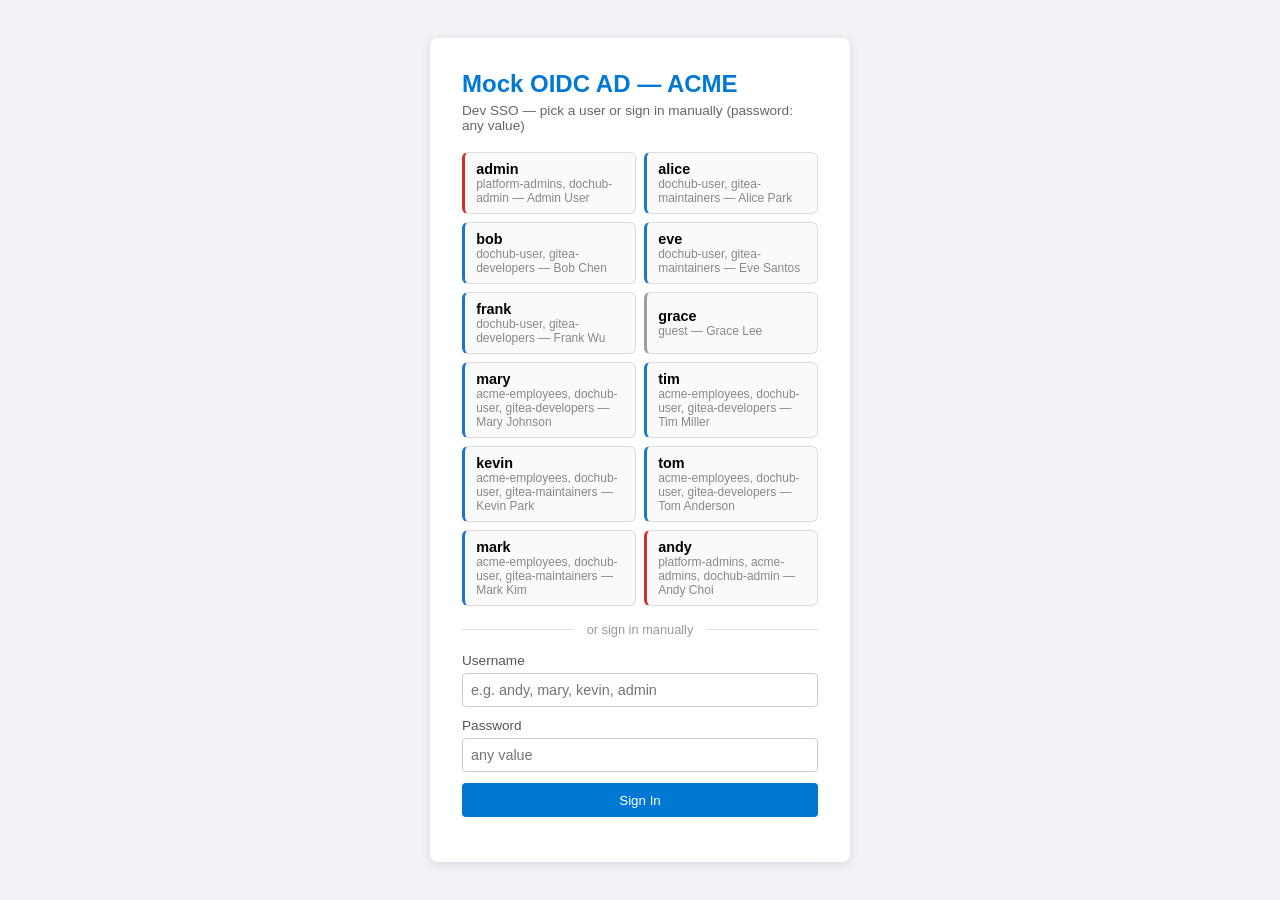
==== mock-oidc-login.html @ 778a59e5 "feat: shared dev OIDC provider (mock-oauth2-server 6.0.2) - Standalone mock Azure AD for local dev: " ====
<!DOCTYPE html>
<html lang="en">
<head>
<meta charset="UTF-8">
<meta name="viewport" content="width=device-width, initial-scale=1.0">
<title>Mock OIDC AD — ACME</title>
<style>
*{box-sizing:border-box;margin:0;padding:0}
body{font-family:-apple-system,BlinkMacSystemFont,'Segoe UI',sans-serif;background:#f0f2f5;display:flex;justify-content:center;align-items:center;min-height:100vh}
.c{background:#fff;border-radius:8px;box-shadow:0 2px 10px rgba(0,0,0,.1);padding:2rem;width:420px}
h2{color:#0078d4;margin-bottom:.3rem}
.sub{color:#666;font-size:.85rem;margin-bottom:1.2rem}
.g{display:grid;grid-template-columns:1fr 1fr;gap:.5rem;margin-bottom:1rem}
.b{padding:.5rem .7rem;border:1px solid #ddd;border-radius:6px;background:#fafafa;cursor:pointer;text-align:left}
.b:hover{background:#e8f0fe;border-color:#0078d4}
.b .n{font-weight:600;font-size:.9rem}
.b .r{font-size:.75rem;color:#888}
.a{border-left:3px solid #d32f2f}
.u{border-left:3px solid #1976d2}
.gs{border-left:3px solid #9e9e9e}
.d{display:flex;align-items:center;margin:1rem 0;color:#999;font-size:.8rem}
.d::before,.d::after{content:'';flex:1;border-top:1px solid #e0e0e0}
.d::before{margin-right:.8rem}.d::after{margin-left:.8rem}
label{display:block;font-size:.85rem;color:#555;margin-bottom:.3rem;font-weight:500}
input{width:100%;padding:.5rem;border:1px solid #ccc;border-radius:4px;font-size:.9rem;margin-bottom:.7rem}
.s{width:100%;padding:.6rem;background:#0078d4;color:#fff;border:none;border-radius:4px;cursor:pointer}
.lo{text-align:center;font-size:.8rem;color:#999;margin-top:.8rem}
.lo a{color:#0078d4;cursor:pointer}
</style>
</head>
<body>
<div class="c">
<h2>Mock OIDC AD — ACME</h2>
<p class="sub">Dev SSO — pick a user or sign in manually (password: any value)</p>
<div class="g" id="btns"></div>
<div class="d">or sign in manually</div>
<form method="post" id="f">
<label>Username</label>
<input id="u" name="username" placeholder="e.g. andy, mary, kevin, admin">
<label>Password</label>
<input type="password" placeholder="any value">
<input id="cl" name="claims" type="hidden">
<button type="submit" class="s">Sign In</button>
</form>
<div class="lo" id="lo"></div>
</div>
<script>
// Unified user directory — one identity per person, same as production Azure AD.
// Tokens carry ONLY standard claims: name, email, preferred_username, groups, tid.
// RBAC = standard `groups` claim with app-prefixed names; each app maps its own prefix:
//   dochub-*    → DocHub roles        (e.g. dochub-admin → admin, dochub-user → user)
//   gitea-*     → Gitea teams         (e.g. gitea-maintainers → maintainers team)
//   acme-*      → org membership      (acme-employees, acme-admins)
//   platform-*  → platform-wide       (platform-admins)
// Per-project roles (owner/contributor of project X) are app data — manage in each app, not the IdP.
//
// Canonical directory: demo-users.json (keep in sync — this array mirrors it).
// [username, display_name, email, groups, css_class]
var U=[
['admin','Admin User','admin@demo.local',['platform-admins','dochub-admin'],'a'],
['alice','Alice Park','alice@demo.local',['dochub-user','gitea-maintainers'],'u'],
['bob','Bob Chen','bob@demo.local',['dochub-user','gitea-developers'],'u'],
['eve','Eve Santos','eve@demo.local',['dochub-user','gitea-maintainers'],'u'],
['frank','Frank Wu','frank@demo.local',['dochub-user','gitea-developers'],'u'],
['grace','Grace Lee','grace@demo.local',[],'gs'],
['mary','Mary Johnson','mary@acme.com',['acme-employees','dochub-user','gitea-developers'],'u'],
['tim','Tim Miller','tim@acme.com',['acme-employees','dochub-user','gitea-developers'],'u'],
['kevin','Kevin Park','kevin@acme.com',['acme-employees','dochub-user','gitea-maintainers'],'u'],
['tom','Tom Anderson','tom@acme.com',['acme-employees','dochub-user','gitea-developers'],'u'],
['mark','Mark Kim','mark@acme.com',['acme-employees','dochub-user','gitea-maintainers'],'u'],
['andy','Andy Choi','andy@acme.com',['platform-admins','acme-admins','dochub-admin'],'a']
];
var M={};
var h='';
for(var i=0;i<U.length;i++){
var e=U[i],o={name:e[1],email:e[2],preferred_username:e[2],groups:e[3],tid:'mock-tenant-id'};
M[e[0]]=o;
var groups=e[3].length?e[3].join(', '):'guest';
h+='<button type="button" class="b '+e[4]+'" data-i="'+i+'"><div class="n">'+e[0]+'</div><div class="r">'+groups+' — '+e[1]+'</div></button>';
}
document.getElementById('btns').innerHTML=h;
function doLogin(username,claims){
document.getElementById('u').value=username;
document.getElementById('cl').value=JSON.stringify(claims);
try{localStorage.setItem('mock-sso-user',username)}catch(e){}
document.getElementById('f').submit();
}
document.getElementById('btns').onclick=function(ev){
var b=ev.target.closest('.b');if(!b)return;
var d=U[b.getAttribute('data-i')];
doLogin(d[0],M[d[0]]);
};
document.getElementById('f').onsubmit=function(){
var u=document.getElementById('u').value.trim();
var c=M[u]||{name:u,email:u+'@demo.local',preferred_username:u+'@demo.local',groups:[],tid:'mock-tenant-id'};
document.getElementById('cl').value=JSON.stringify(c);
try{localStorage.setItem('mock-sso-user',u)}catch(e){}
};
var saved;try{saved=localStorage.getItem('mock-sso-user')}catch(e){}
if(saved){
var el=document.getElementById('lo');
el.innerHTML='Last signed in as <b>'+saved+'</b> — <a onclick="localStorage.removeItem(\'mock-sso-user\');location.reload()">forget</a>';
}
</script>
</body>
</html>
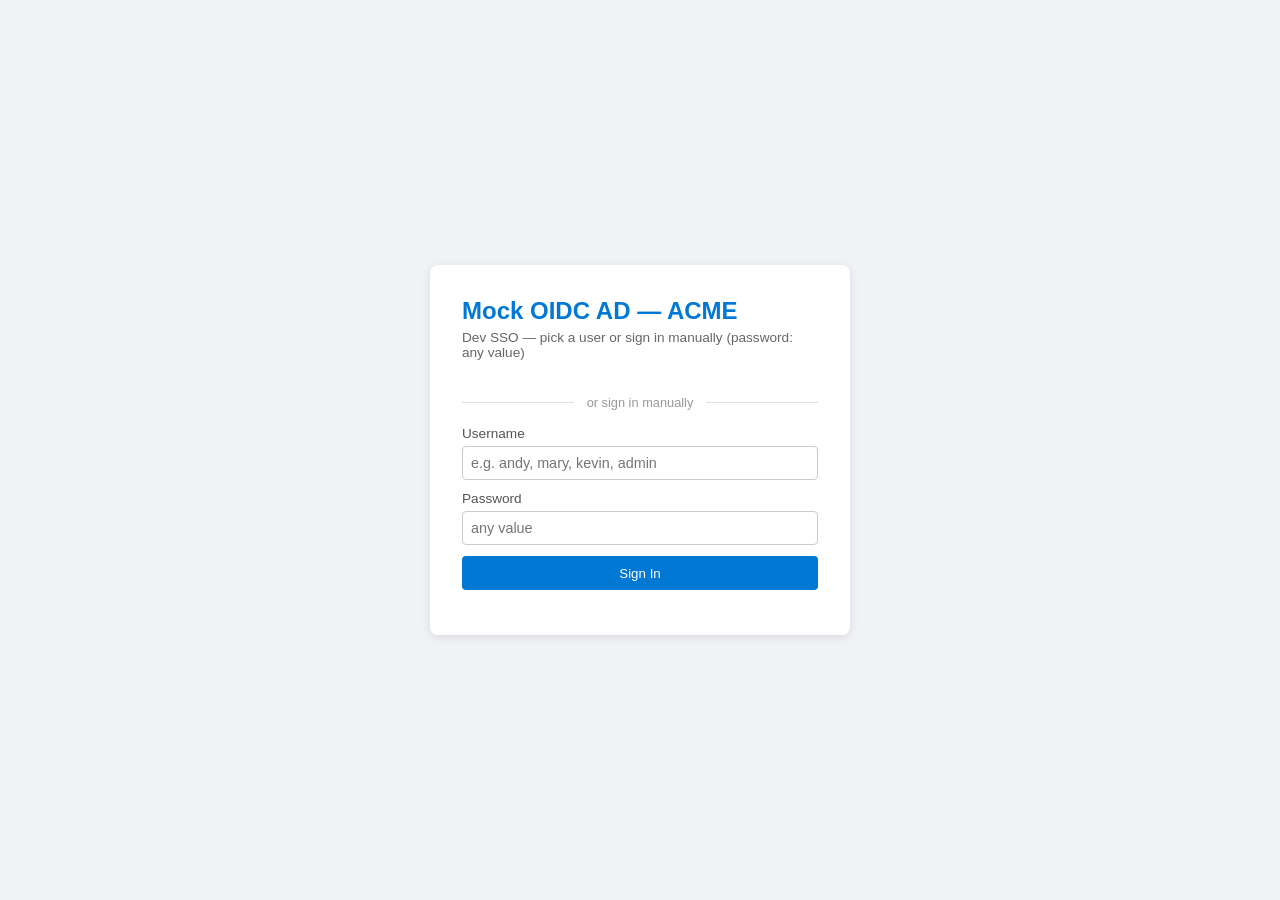
==== commit 2a929ae3: "feat(admin): runtime maintenance of entra tenants/users, settings toggles, login directory Entra ten" ====
--- a/mock-oidc-login.html
+++ b/mock-oidc-login.html
@@ -25,6 +25,7 @@
 input{width:100%;padding:.5rem;border:1px solid #ccc;border-radius:4px;font-size:.9rem;margin-bottom:.7rem}
 .s{width:100%;padding:.6rem;background:#0078d4;color:#fff;border:none;border-radius:4px;cursor:pointer}
 .lo{text-align:center;font-size:.8rem;color:#999;margin-top:.8rem}
+.lo b{color:#555}
 .lo a{color:#0078d4;cursor:pointer}
 </style>
 </head>
@@ -32,13 +33,13 @@
 <div class="c">
 <h2>Mock OIDC AD — ACME</h2>
 <p class="sub">Dev SSO — pick a user or sign in manually (password: any value)</p>
-<div class="g" id="btns"></div>
-<div class="d">or sign in manually</div>
+<div class="g hidden" id="btns"></div>
+<div class="d hidden" id="div">or sign in manually</div>
 <form method="post" id="f">
 <label>Username</label>
-<input id="u" name="username" placeholder="e.g. andy, mary, kevin, admin">
+<input id="u" name="username" placeholder="e.g. andy, mary, kevin, admin" autocomplete="username">
 <label>Password</label>
-<input type="password" placeholder="any value">
+<input type="password" placeholder="any value" autocomplete="current-password">
 <input id="cl" name="claims" type="hidden">
 <button type="submit" class="s">Sign In</button>
 </form>
@@ -52,54 +53,64 @@
 //   gitea-*     → Gitea teams         (e.g. gitea-maintainers → maintainers team)
 //   acme-*      → org membership      (acme-employees, acme-admins)
 //   platform-*  → platform-wide       (platform-admins)
-// Per-project roles (owner/contributor of project X) are app data — manage in each app, not the IdP.
+// Per-project roles (owner/contributor of project X) are app data — manage them in each app, not the IdP.
 //
-// Canonical directory: demo-users.json (keep in sync — this array mirrors it).
-// [username, display_name, email, groups, css_class]
-var U=[
-['admin','Admin User','admin@demo.local',['platform-admins','dochub-admin'],'a'],
-['alice','Alice Park','alice@demo.local',['dochub-user','gitea-maintainers'],'u'],
-['bob','Bob Chen','bob@demo.local',['dochub-user','gitea-developers'],'u'],
-['eve','Eve Santos','eve@demo.local',['dochub-user','gitea-maintainers'],'u'],
-['frank','Frank Wu','frank@demo.local',['dochub-user','gitea-developers'],'u'],
-['grace','Grace Lee','grace@demo.local',[],'gs'],
-['mary','Mary Johnson','mary@acme.com',['acme-employees','dochub-user','gitea-developers'],'u'],
-['tim','Tim Miller','tim@acme.com',['acme-employees','dochub-user','gitea-developers'],'u'],
-['kevin','Kevin Park','kevin@acme.com',['acme-employees','dochub-user','gitea-maintainers'],'u'],
-['tom','Tom Anderson','tom@acme.com',['acme-employees','dochub-user','gitea-developers'],'u'],
-['mark','Mark Kim','mark@acme.com',['acme-employees','dochub-user','gitea-maintainers'],'u'],
-['andy','Andy Choi','andy@acme.com',['platform-admins','acme-admins','dochub-admin'],'a']
-];
+// Quick-picks are fetched live from the server's user directory
+// (maintained in the admin UI at /admin/, seeded from demo-users.json via
+// USER_DIRECTORY_PATH). Any username is still accepted manually.
+var TID='mock-tenant-id';
 var M={};
-var h='';
-for(var i=0;i<U.length;i++){
-var e=U[i],o={name:e[1],email:e[2],preferred_username:e[2],groups:e[3],tid:'mock-tenant-id'};
-M[e[0]]=o;
-var groups=e[3].length?e[3].join(', '):'guest';
-h+='<button type="button" class="b '+e[4]+'" data-i="'+i+'"><div class="n">'+e[0]+'</div><div class="r">'+groups+' — '+e[1]+'</div></button>';
+function claims(u){return {name:u.name||u.username,email:u.email||'',preferred_username:u.email||u.username,groups:u.groups||[],tid:TID};}
+function borderClass(groups){
+  if(!groups||!groups.length)return 'gs';
+  for(var i=0;i<groups.length;i++){if(/(^|-)admins?$/.test(groups[i]))return 'a';}
+  return 'u';
 }
-document.getElementById('btns').innerHTML=h;
-function doLogin(username,claims){
-document.getElementById('u').value=username;
-document.getElementById('cl').value=JSON.stringify(claims);
-try{localStorage.setItem('mock-sso-user',username)}catch(e){}
-document.getElementById('f').submit();
+function doLogin(username,c){
+  document.getElementById('u').value=username;
+  document.getElementById('cl').value=JSON.stringify(c);
+  try{localStorage.setItem('mock-sso-user',username)}catch(e){}
+  document.getElementById('f').submit();
 }
-document.getElementById('btns').onclick=function(ev){
-var b=ev.target.closest('.b');if(!b)return;
-var d=U[b.getAttribute('data-i')];
-doLogin(d[0],M[d[0]]);
-};
+// build quick-picks from the directory (text nodes only; no innerHTML)
+function draw(users){
+  var grid=document.getElementById('btns');
+  for(var i=0;i<users.length;i++){
+    var u=users[i];M[u.username]=claims(u);
+    var b=document.createElement('button');
+    b.type='button';b.className='b '+borderClass(u.groups);
+    var n=document.createElement('div');n.className='n';n.textContent=u.username;
+    var r=document.createElement('div');r.className='r';
+    r.textContent=(u.groups&&u.groups.length?u.groups.join(', '):'guest')+(u.name?' — '+u.name:'');
+    b.appendChild(n);b.appendChild(r);
+    b.addEventListener('click',function(ev){
+      var un=ev.currentTarget.getAttribute('data-un');
+      doLogin(un,M[un]);
+    });
+    b.setAttribute('data-un',u.username);
+    grid.appendChild(b);
+  }
+  if(users.length){
+    grid.classList.remove('hidden');
+    document.getElementById('div').classList.remove('hidden');
+  }
+}
+fetch('/admin/api/directory').then(function(r){return r.ok?r.json():[];}).then(draw).catch(function(){});
 document.getElementById('f').onsubmit=function(){
-var u=document.getElementById('u').value.trim();
-var c=M[u]||{name:u,email:u+'@demo.local',preferred_username:u+'@demo.local',groups:[],tid:'mock-tenant-id'};
-document.getElementById('cl').value=JSON.stringify(c);
-try{localStorage.setItem('mock-sso-user',u)}catch(e){}
+  var u=document.getElementById('u').value.trim();
+  var c=M[u]||{name:u,email:u+'@demo.local',preferred_username:u+'@demo.local',groups:[],tid:TID};
+  document.getElementById('cl').value=JSON.stringify(c);
+  try{localStorage.setItem('mock-sso-user',u)}catch(e){}
 };
 var saved;try{saved=localStorage.getItem('mock-sso-user')}catch(e){}
 if(saved){
-var el=document.getElementById('lo');
-el.innerHTML='Last signed in as <b>'+saved+'</b> — <a onclick="localStorage.removeItem(\'mock-sso-user\');location.reload()">forget</a>';
+  var lo=document.getElementById('lo');
+  var t1=document.createTextNode('Last signed in as ');
+  var b=document.createElement('b');b.textContent=saved;
+  var t2=document.createTextNode(' — ');
+  var a=document.createElement('a');a.textContent='forget';
+  a.addEventListener('click',function(){try{localStorage.removeItem('mock-sso-user')}catch(e){}location.reload();});
+  lo.appendChild(t1);lo.appendChild(b);lo.appendChild(t2);lo.appendChild(a);
 }
 </script>
 </body>
